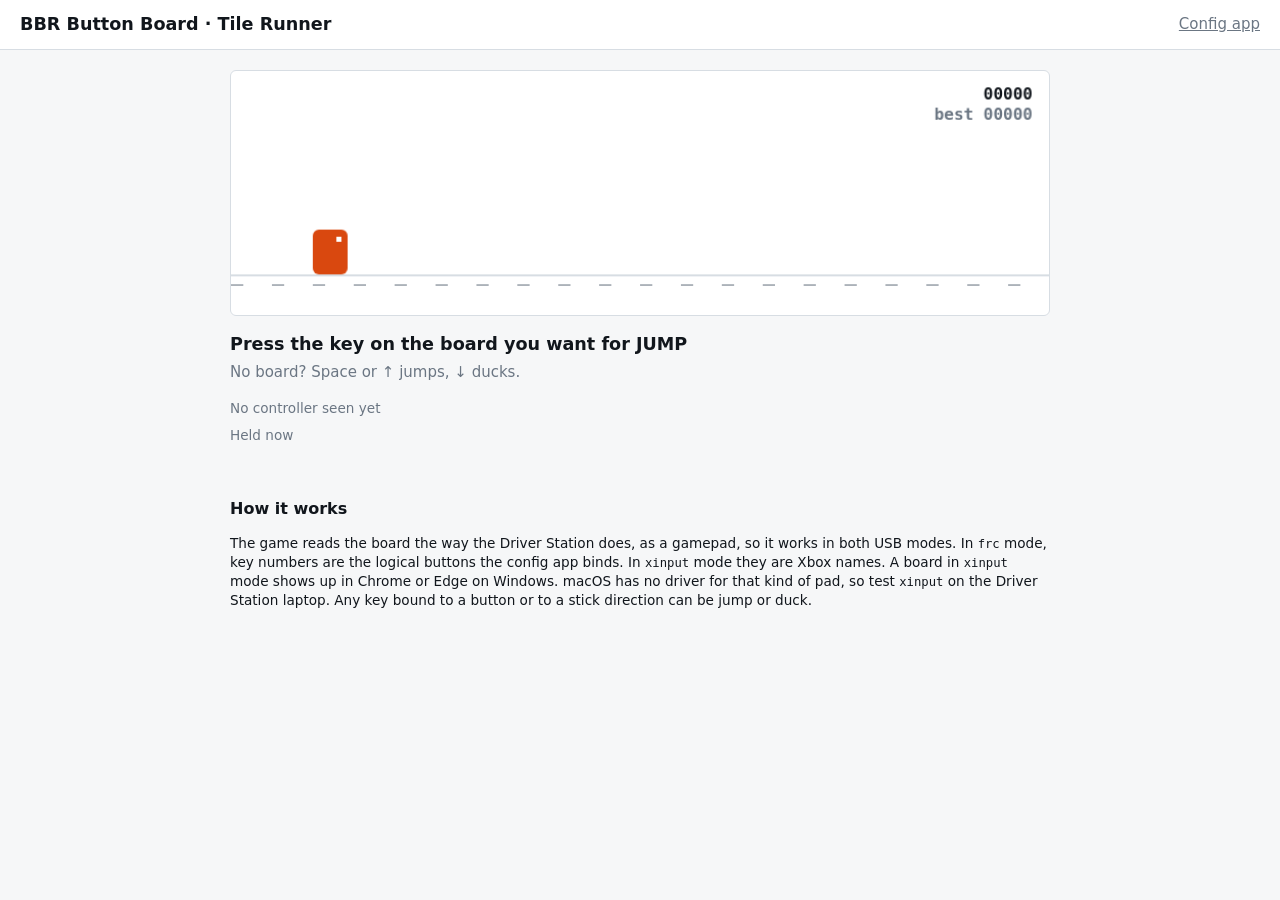
==== game.html @ 78a1f9cb "Publish config app from 54bd7c1" ====
<!doctype html>
<html lang="en">
<head>
<meta charset="utf-8">
<meta name="viewport" content="width=device-width,initial-scale=1">
<title>Tile Runner</title>
<link rel="icon" href="favicon.ico" sizes="any">
<link rel="icon" href="favicon.svg" type="image/svg+xml">
<link rel="apple-touch-icon" href="apple-touch-icon.png">
<link rel="stylesheet" href="src/style.css">
<style>
  body { overflow:auto; height:auto; min-height:100vh; }
  .game { padding:1.25rem; max-width:860px; margin:0 auto; width:100%; }
  #field { display:block; width:100%; aspect-ratio:800/240; background:var(--surface); border:1px solid var(--rule); border-radius:6px; }
  #prompt { font-size:1.1rem; font-weight:600; margin:1rem 0 .25rem; min-height:1.5em; }
  #detail { color:var(--muted); margin:0 0 1rem; min-height:1.4em; }
  .bar { display:flex; gap:1rem; flex-wrap:wrap; align-items:center; margin:.5rem 0; }
  .held { display:flex; gap:.35rem; flex-wrap:wrap; min-height:1.8rem; }
  .held .chip.down { background:var(--accent); border-color:var(--accent); color:#fff; }
  #report table { max-width:520px; margin:.5rem 0; }
  header a { color:var(--muted); }
</style>
</head>
<body>
<header>
  <h1>BBR Button Board · Tile Runner</h1>
  <a href="./">Config app</a>
</header>

<div class="game">
  <canvas id="field" width="800" height="240" aria-label="Tile Runner game"></canvas>
  <p id="prompt">Press the key on the board you want for JUMP</p>
  <p id="detail">No board? Space or ↑ jumps, ↓ ducks.</p>

  <div class="bar">
    <span id="pad" class="muted small">No controller seen yet</span>
    <button id="rebind" hidden>Choose keys again</button>
  </div>
  <div class="small muted">Held now</div>
  <div id="held" class="held"></div>

  <div id="report" hidden>
    <h2>Last run</h2>
    <table id="report-table"></table>
    <p class="small muted">A fast repeat is two presses of one key less than 60 ms apart. Nobody does that on
      purpose, so any at all means a switch is bouncing past its debounce or a lead is dropping out. Raise that
      tile's debounce in the config app, or check its cable.</p>
  </div>

  <h2>How it works</h2>
  <p class="small">The game reads the board the way the Driver Station does, as a gamepad, so it works in both
    USB modes. In <code>frc</code> mode, key numbers are the logical buttons the config app binds. In
    <code>xinput</code> mode they are Xbox names. A board in <code>xinput</code> mode shows up in Chrome or
    Edge on Windows. macOS has no driver for that kind of pad, so test <code>xinput</code> on the Driver
    Station laptop. Any key bound to a button or to a stick direction can be jump or duck.</p>
</div>

<script type="module" src="src/game.js"></script>
</body>
</html>
---- src/style.css ----
:root { --ink:#11161C; --muted:#6B7683; --rule:#D7DDE3; --accent:#D9480F; --ok:#2C6E49; --risk:#A32B2B; --bg:#F6F7F8; --surface:#fff; }
* { box-sizing: border-box; }
body { margin:0; font:15px/1.4 system-ui, sans-serif; color:var(--ink); background:var(--bg); height:100vh; overflow:hidden; display:flex; flex-direction:column; }
main { flex:1 1 auto; min-height:0; overflow:auto; }
header, footer { display:flex; align-items:center; justify-content:space-between; padding:.75rem 1.25rem; background:var(--surface); border-bottom:1px solid var(--rule); }
footer { border-top:1px solid var(--rule); border-bottom:0; position:sticky; bottom:0; }
.footer-actions { display:flex; gap:.5rem; margin-left:auto; }
h1 { font-size:1.1rem; margin:0; }
.status { color:var(--muted); font-variant-numeric:tabular-nums; }
.status.ok { color:var(--ok); }
.status.fault { color:var(--risk); }
.notice { margin:1rem 1.25rem; padding:.75rem 1rem; border:1px solid var(--accent); background:#FBE9E0; }
nav { display:flex; gap:.25rem; padding:.5rem 1.25rem; border-bottom:1px solid var(--rule); background:var(--surface); }
nav button { border:0; background:none; padding:.5rem .75rem; cursor:pointer; border-bottom:2px solid transparent; }
nav button.active { border-bottom-color:var(--accent); font-weight:600; }
nav button:disabled { color:var(--muted); cursor:default; }
main { padding:1.25rem; max-width:1000px; }
table { border-collapse:collapse; width:100%; background:var(--surface); }
th, td { text-align:left; padding:.4rem .6rem; border-bottom:1px solid var(--rule); font-variant-numeric:tabular-nums; }
th { color:var(--muted); font-weight:500; font-size:.85rem; }
code, .mono { font-family: ui-monospace, Menlo, monospace; font-size:.9em; }
button.primary { background:var(--accent); color:#fff; border:0; padding:.5rem 1rem; border-radius:4px; cursor:pointer; }
button.primary:disabled { opacity:.5; cursor:default; }
.key { display:inline-block; width:1.4rem; height:1.4rem; line-height:1.4rem; text-align:center; border:1px solid var(--rule); border-radius:3px; margin:1px; font-size:.75rem; }
.key.wide { width:2rem; cursor:pointer; background:var(--surface); }
.key.wide:hover { border-color:var(--accent); color:var(--accent); }
.key.down { background:var(--accent); color:#fff; border-color:var(--accent); }
.group { display:flex; gap:.4rem; flex-wrap:wrap; align-items:center; }
.chip { border:1px solid var(--rule); border-radius:999px; padding:.1rem .5rem; font-size:.85rem; background:var(--surface); }
.chip button { border:0; background:none; cursor:pointer; color:var(--muted); }
.lost { color:var(--risk); }
.log { background:#111; color:#ddd; padding:.75rem; height:12rem; overflow:auto; white-space:pre-wrap; overflow-wrap:anywhere; }

/* ---- shared bits the new screens lean on ---- */
.muted { color:var(--muted); }
.small { font-size:.85rem; }
.grow { flex-grow:1; }
h2 { font-size:1rem; margin:1.5rem 0 .5rem; }
h2:first-child { margin-top:0; }
.notice.risk { border-color:var(--risk); background:#FBEAEA; }
.chip.sel { border-color:var(--accent); background:#FBE9E0; }
main.wide { padding:0; max-width:none; overflow:hidden; }
.benchbar { display:flex; gap:.5rem; align-items:center; flex-wrap:wrap; }
.benchbar input { width:5.5rem; }

/* ---- Configure: chain · tile · inspector ---- */
.cfg { display:flex; align-items:stretch; height:100%; }
.cfg-rail { width:244px; flex-shrink:0; background:var(--surface); border-right:1px solid var(--rule); display:flex; flex-direction:column; overflow:auto; }
.rail-title, .insp-title { font-size:.85rem; color:var(--muted); font-weight:500; text-transform:uppercase; letter-spacing:.03em; }
.rail-title { padding:.9rem 1rem .5rem; }
.rail-list { display:flex; flex-direction:column; gap:.4rem; padding:0 .75rem; }
.rail-foot { padding:.75rem 1rem; border-top:1px solid var(--rule); font-size:.85rem; margin-top:auto; }

.tilecard { text-align:left; width:100%; font:inherit; color:inherit; border:1px solid var(--rule); background:var(--surface); border-radius:4px; padding:.6rem .75rem; cursor:pointer; }
.tilecard.sel { border-color:var(--accent); background:#FBE9E0; }
.tilecard.lost { border-color:var(--risk); }
.tilecard-top { display:flex; justify-content:space-between; align-items:baseline; gap:.5rem; }
.tilecard-name { font-weight:600; }
.tilecard-sub { font-size:.85rem; }
.tilecard-dots { display:flex; gap:3px; flex-wrap:wrap; margin-top:.5rem; }
.dot { width:12px; height:12px; border:1px solid var(--rule); background:var(--surface); }
.dot.bound { border-color:var(--accent); background:var(--accent); }
.dot.down { outline:2px solid var(--ink); outline-offset:1px; }

.cfg-canvas { flex-grow:1; min-width:0; padding:1.25rem 1.5rem; display:flex; flex-direction:column; overflow:auto; }
.cfg-head { display:flex; justify-content:space-between; align-items:baseline; gap:1rem; }
.cfg-head h2 { margin:0; font-size:1.1rem; }
.tileview { background:var(--surface); border:1px solid var(--rule); border-radius:4px; padding:1.75rem; display:flex; align-items:center; justify-content:center; flex-grow:1; margin:.75rem 0; }
.keygrid { display:grid; gap:14px; }
.keycell { width:92px; height:92px; border:1px solid var(--rule); background:var(--surface); color:inherit; font:inherit; cursor:pointer; display:flex; flex-direction:column; align-items:center; justify-content:center; gap:2px; }
.keycell.bound { border-color:var(--accent); background:#FBE9E0; }
.keycell.sel { border-color:var(--accent); background:var(--accent); color:#fff; }
.keycell.down { outline:3px solid var(--ink); outline-offset:2px; }
.keycell-k { font-size:.85rem; color:var(--muted); }
.keycell.sel .keycell-k { color:#fff; }
.keycell-b { font-weight:600; font-size:1.1rem; }
.keycell-led { width:8px; height:8px; border-radius:999px; margin-top:2px; }
.debounce { display:flex; flex-wrap:wrap; align-items:center; gap:.5rem; margin:.75rem 0; }
.debounce input { width:4.5rem; }
.legend { display:flex; gap:.4rem; align-items:center; font-size:.85rem; }
.legend .swatch { width:14px; height:14px; border:1px solid var(--rule); border-radius:3px; background:var(--surface); margin-left:.75rem; }
.legend .swatch:first-of-type { margin-left:0; }
.legend .swatch.bound { border-color:var(--accent); background:#FBE9E0; }
.legend .swatch.sel { border-color:var(--accent); background:var(--accent); }
.legend .swatch.down { outline:2px solid var(--ink); outline-offset:1px; }

.cfg-inspect { width:344px; flex-shrink:0; background:var(--surface); border-left:1px solid var(--rule); padding:1.25rem; display:flex; flex-direction:column; gap:1.25rem; overflow:auto; }
.insp-head { margin-top:.4rem; }
.btngrid { display:grid; grid-template-columns:repeat(8,minmax(0,1fr)); gap:4px; margin-top:.5rem; }
.btncell { padding:.25rem 0; font:inherit; font-size:.85rem; border:1px solid var(--rule); background:var(--surface); color:var(--muted); border-radius:3px; cursor:pointer; }
.btncell.used { color:var(--ink); }
.btncell.sel { border-color:var(--accent); background:var(--accent); color:#fff; }
.swatches { display:flex; flex-wrap:wrap; gap:6px; align-items:center; }
.ledpick { width:28px; height:28px; border-radius:4px; border:1px dashed var(--rule); cursor:pointer;
           background:conic-gradient(red, yellow, lime, cyan, blue, magenta, red); position:relative; overflow:hidden; }
.ledpick.sel { outline:2px solid var(--ink); outline-offset:1px; }
.ledpick input { position:absolute; inset:0; width:100%; height:100%; opacity:0; cursor:pointer; border:0; padding:0; }
.ledsw { width:28px; height:28px; border-radius:4px; border:1px solid var(--rule); cursor:pointer; }
.ledsw.sel { outline:2px solid var(--ink); outline-offset:1px; }
.ledsw.off { background:var(--surface); border:1px solid var(--rule); color:var(--muted); }

/* ---- Firmware: tiles left, main module + log right ---- */
.fw { display:flex; align-items:stretch; height:100%; }
.fw-tiles { flex-grow:1; min-width:0; padding:1.25rem 1.5rem; overflow:auto; }
.fw-side { width:400px; flex-shrink:0; background:var(--surface); border-left:1px solid var(--rule); padding:1.25rem; display:flex; flex-direction:column; overflow:auto; }
.fw-side .log { flex:1 1 auto; min-height:6rem; margin:.5rem 0 0; border-radius:4px; }
.fwcard { background:var(--surface); border:1px solid var(--rule); border-radius:4px; padding:.85rem 1rem; margin-bottom:.6rem; }
.fwcard.stale { border-color:var(--accent); }
.fwcard.lost { border-color:var(--risk); }
.fwcard-top { display:flex; align-items:center; justify-content:space-between; gap:1rem; }
.fwcard-name { font-weight:600; }
.fwbtn { padding:.5rem 1rem; border-radius:4px; border:1px solid var(--rule); background:var(--surface); color:inherit; font:inherit; white-space:nowrap; cursor:pointer; }
.fwbtn.go { background:var(--accent); border-color:var(--accent); color:#fff; font-weight:500; }
.fwbtn.busy { border-color:var(--accent); color:var(--accent); cursor:default; }
.fwbtn.none { border-color:transparent; color:var(--muted); cursor:default; }
.fwbar { height:6px; border-radius:999px; background:var(--rule); margin-top:.85rem; overflow:hidden; }
.fwfill { height:6px; background:var(--accent); }
.fwnote { margin-top:.5rem; }

/* ---- Connect: the gate ---- */
.gate { max-width:760px; padding:2.5rem 1.5rem; margin:0 auto; }
.hero { font-size:1.9rem; font-weight:600; letter-spacing:-.01em; margin:0 0 .4rem; }
.hero-sub { font-size:1.1rem; color:var(--muted); max-width:33em; margin:0 0 2rem; text-wrap:pretty; }
.hero-actions { display:flex; gap:.75rem; align-items:center; flex-wrap:wrap; margin:0 0 2rem; }
button.big { padding:.7rem 1.4rem; font-size:1.1rem; border-radius:4px; font-family:inherit; cursor:pointer; }
button.big:not(.primary) { border:1px solid var(--rule); background:var(--surface); color:var(--ink); }
button.big:not(.primary):hover { border-color:var(--accent); color:var(--accent); }
.facts { display:flex; gap:2.5rem; border-top:1px solid var(--rule); padding-top:1.5rem; }
.facts > div { flex:1 1 0; min-width:0; }
.fact { display:flex; gap:.5rem; align-items:flex-start; margin-top:.5rem; }
.fact svg { flex-shrink:0; margin-top:.1rem; }
.ident { width:auto; background:none; margin-top:.5rem; }
.ident th { text-align:left; padding:.2rem 1.25rem .2rem 0; border:0; font-weight:500; color:var(--muted); vertical-align:top; }
.ident td { padding:.2rem 0; border:0; }
.gate .notice { margin:1.75rem 0 0; }

/* ---- Diagnose ---- */
.diag { max-width:1000px; padding:1.25rem 1.5rem; margin:0 auto; height:100%; overflow:auto; }
.diag > .notice { margin:0 0 1rem; }
.pills { display:flex; gap:.4rem; margin-bottom:1rem; }
.pill { padding:.35rem .9rem; border-radius:999px; font:inherit; font-size:.9rem; border:1px solid var(--rule); background:var(--surface); color:inherit; cursor:pointer; }
.pill:hover { border-color:var(--accent); }
.pill.sel { border-color:var(--accent); background:#FBE9E0; font-weight:600; }
.card { background:var(--surface); border:1px solid var(--rule); border-radius:4px; padding:1rem 1.1rem; margin-bottom:1rem; }
.card > table { margin:-.25rem 0; }
.card-head { display:flex; align-items:baseline; justify-content:space-between; gap:1rem; margin-bottom:.4rem; }
.card p:last-child { margin-bottom:0; }
.dots { display:inline-flex; gap:3px; }
.diag-foot { margin:0; }
.card .ident input { width:6rem; }

/* ---- Configure: encoders ---- */
/* Full width, so a panel's min(320px,100%) has something to be 100% of on a tile with no keys. */
.tilestack { display:flex; flex-direction:column; gap:1.5rem; align-items:center; width:100%; }
.encstrip { display:flex; gap:1.5rem; border-top:1px solid var(--rule); padding-top:1.25rem; }
.knob { width:92px; border:1px solid var(--rule); background:var(--surface); color:inherit; font:inherit;
        border-radius:4px; padding:.6rem .25rem; cursor:pointer; display:flex; flex-direction:column;
        align-items:center; gap:2px; }
.knob.bound { border-color:var(--accent); background:#FBE9E0; }
.knob.sel { border-color:var(--accent); background:var(--accent); color:#fff; }
.knob.sel .keycell-k { color:#fff; }
.knob-b { font-size:.8rem; font-weight:600; }
.dot.ring { border-radius:999px; border-width:2px; background:none; }
.dot.ring.bound { background:none; border-color:var(--accent); }
.chip.taken { color:var(--muted); border-style:dashed; }
.dirpick { display:flex; align-items:center; justify-content:space-between; gap:.5rem; margin-top:.4rem; }
.dirpick select { max-width:11rem; }

/* ---- Configure: display panels (§14) ---- */
/* The preview is drawn dark whatever the page theme is: it is a picture of a
   panel, not part of the page, and a "black" background that is not black
   would misreport what the tile will show. */
.panel { display:block; width:min(320px,100%); padding:6px; cursor:pointer; font:inherit;
         border:1px solid var(--rule); border-radius:6px; background:#222; }
.panel.sel { border-color:var(--accent); box-shadow:0 0 0 2px var(--accent); }
.panel-grid { display:grid; height:100%; width:100%; border-radius:2px; overflow:hidden; }
.panel-row { display:flex; align-items:center; overflow:hidden; white-space:pre;
             font-family:ui-monospace,SFMono-Regular,Menlo,monospace; line-height:1;
             font-size:clamp(7px,2.6vw,15px); }
/* Pixels, shown as pixels: a 128 px picture blown up to 320 px must not be
   smoothed, or the preview stops being a preview of the dither. */
.panel-pic { display:block; width:100%; height:100%; border-radius:2px; image-rendering:pixelated; }
.picprev { display:block; width:100%; max-width:220px; margin:.6rem 0 .35rem;
           border:1px solid var(--rule); border-radius:4px; background:#222;
           image-rendering:pixelated; }
.disprow { display:flex; align-items:center; gap:.3rem; margin-bottom:.35rem; }
.disprow-n { width:2.2rem; flex:none; font-size:.8rem; }
.disprow input[type=text] { flex:1; min-width:0; font-family:ui-monospace,SFMono-Regular,Menlo,monospace; }
.disprow select { flex:none; max-width:5.5rem; font-size:.85rem; }
.disprow-dbl { flex:none; display:flex; align-items:center; gap:.15rem; font-size:.8rem; color:var(--muted); }
/* The picture controls carry sentences rather than words -- "a stored picture
   -- seconds once, then one frame" is the whole difference between §14.8 and
   §14.9 -- so each gets its own line and the control fills the inspector
   instead of widening it. */
.cfg-inspect select { max-width:100%; }
.pickrow { display:block; font-size:.8rem; color:var(--muted); margin:.35rem 0; }
.pickrow select { display:block; width:100%; margin-top:.15rem; }
.disprow.dbl .disprow-n { font-weight:600; color:var(--accent); }
.small.fault { color:var(--accent); }

/* ---- Legend codes: rumble as a control channel (§8.8) ---- */
.rumblelive { border:1px solid var(--rule); border-radius:4px; padding:.45rem .6rem; margin:.5rem 0 .35rem;
              background:var(--bg); font-size:.85rem; min-height:2.2rem; }
.rumblerow { border-radius:3px; padding:.05rem .15rem; }
.rumblerow.bound .disprow-n { color:var(--accent); font-weight:600; }
.rumblerow.hit { background:#FBE9E0; box-shadow:inset 3px 0 0 var(--accent); }
.rumblerow select { max-width:6rem; }
.ftccall { background:#111; color:#ddd; padding:.6rem .7rem; border-radius:4px; overflow:auto;
           font-family:ui-monospace,Menlo,monospace; font-size:.78rem; margin:.35rem 0 .4rem; }

/* ---- The §8.5 slots drawn as an Xbox pad, beside the 1–32 grid ---- */
.xpad { position:relative; width:100%; aspect-ratio:300 / 210; margin-top:.5rem; }
.xpad-body { position:absolute; inset:0; width:100%; height:100%; }
.xpad-body path { fill:var(--bg); stroke:var(--rule); stroke-width:.6; vector-effect:non-scaling-stroke; }
.xpad-ring { position:absolute; width:54px; height:54px; transform:translate(-50%,-50%);
             border:1px dashed var(--rule); border-radius:999px; pointer-events:none; }
.xcell { position:absolute; transform:translate(-50%,-50%); min-width:24px; height:22px; padding:0 4px;
         font:inherit; font-size:.72rem; line-height:20px; border:1px solid var(--rule); border-radius:3px;
         background:var(--surface); color:var(--muted); cursor:pointer; white-space:nowrap; }
.xcell.click { border-radius:999px; }
.xcell:hover { border-color:var(--accent); }
.xcell.used { color:var(--ink); }
.xcell.sel, .xcell.down { border-color:var(--accent); background:var(--accent); color:#fff; }
.btncell.noslot { opacity:.45; }
.btncell small { display:block; white-space:nowrap; font-size:.62rem; line-height:1; color:inherit; opacity:.8; }
.bench-pad { max-width:340px; margin-top:.75rem; }

/* Legends overview: one card per rumble code */
.legends h2 { margin:0 0 .4rem; }
.legend-card.unused { opacity:.6; }
.legend-item { display:flex; align-items:flex-start; gap:.75rem; padding:.45rem 0; border-top:1px solid var(--rule); }
.legend-item:first-of-type { border-top:0; }
.legend-what { width:6.5rem; flex:none; font-size:.85rem; color:var(--muted); }
.legend-body { flex:1; min-width:0; }
.legend-body .chip { display:inline-block; margin:0 .3rem .3rem 0; }
.minipanel { width:max-content; max-width:100%; overflow-x:auto; margin-top:.35rem;
  background:#000; padding:3px; border-radius:3px; font:12px/1.25 ui-monospace, Menlo, monospace; }
.mini-row { white-space:pre; padding:0 1px; }
.mini-row.dbl { font-size:200%; line-height:1.2; }
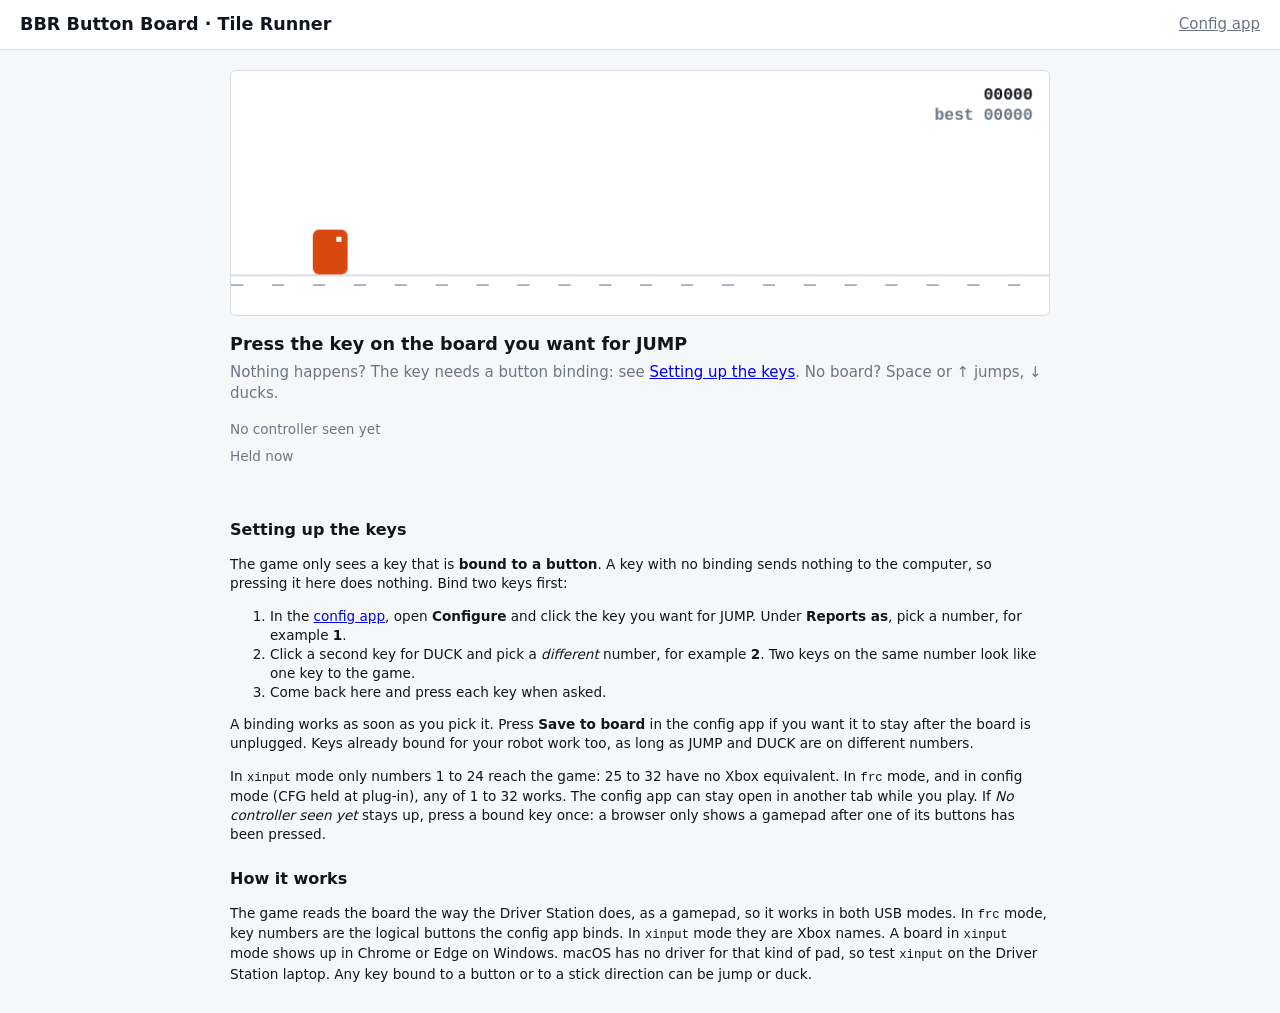
==== commit 879ca1fb: "Publish config app from 0c9c503" ====
--- a/game.html
+++ b/game.html
@@ -30,7 +30,7 @@
 <div class="game">
   <canvas id="field" width="800" height="240" aria-label="Tile Runner game"></canvas>
   <p id="prompt">Press the key on the board you want for JUMP</p>
-  <p id="detail">No board? Space or ↑ jumps, ↓ ducks.</p>
+  <p id="detail">Nothing happens? The key needs a button binding: see <a href="#keys">Setting up the keys</a>. No board? Space or ↑ jumps, ↓ ducks.</p>
 
   <div class="bar">
     <span id="pad" class="muted small">No controller seen yet</span>
@@ -38,6 +38,24 @@
   </div>
   <div class="small muted">Held now</div>
   <div id="held" class="held"></div>
+
+  <h2 id="keys">Setting up the keys</h2>
+  <p class="small">The game only sees a key that is <strong>bound to a button</strong>. A key with no binding sends
+    nothing to the computer, so pressing it here does nothing. Bind two keys first:</p>
+  <ol class="small">
+    <li>In the <a href="./">config app</a>, open <strong>Configure</strong> and click the key you want for JUMP.
+      Under <strong>Reports as</strong>, pick a number, for example <strong>1</strong>.</li>
+    <li>Click a second key for DUCK and pick a <em>different</em> number, for example <strong>2</strong>. Two
+      keys on the same number look like one key to the game.</li>
+    <li>Come back here and press each key when asked.</li>
+  </ol>
+  <p class="small">A binding works as soon as you pick it. Press <strong>Save to board</strong> in the config app if you
+    want it to stay after the board is unplugged. Keys already bound for your robot work too, as long as JUMP and
+    DUCK are on different numbers.</p>
+  <p class="small">In <code>xinput</code> mode only numbers 1 to 24 reach the game: 25 to 32 have no Xbox
+    equivalent. In <code>frc</code> mode, and in config mode (CFG held at plug-in), any of 1 to 32 works. The
+    config app can stay open in another tab while you play. If <em>No controller seen yet</em> stays up, press a
+    bound key once: a browser only shows a gamepad after one of its buttons has been pressed.</p>
 
   <div id="report" hidden>
     <h2>Last run</h2>
